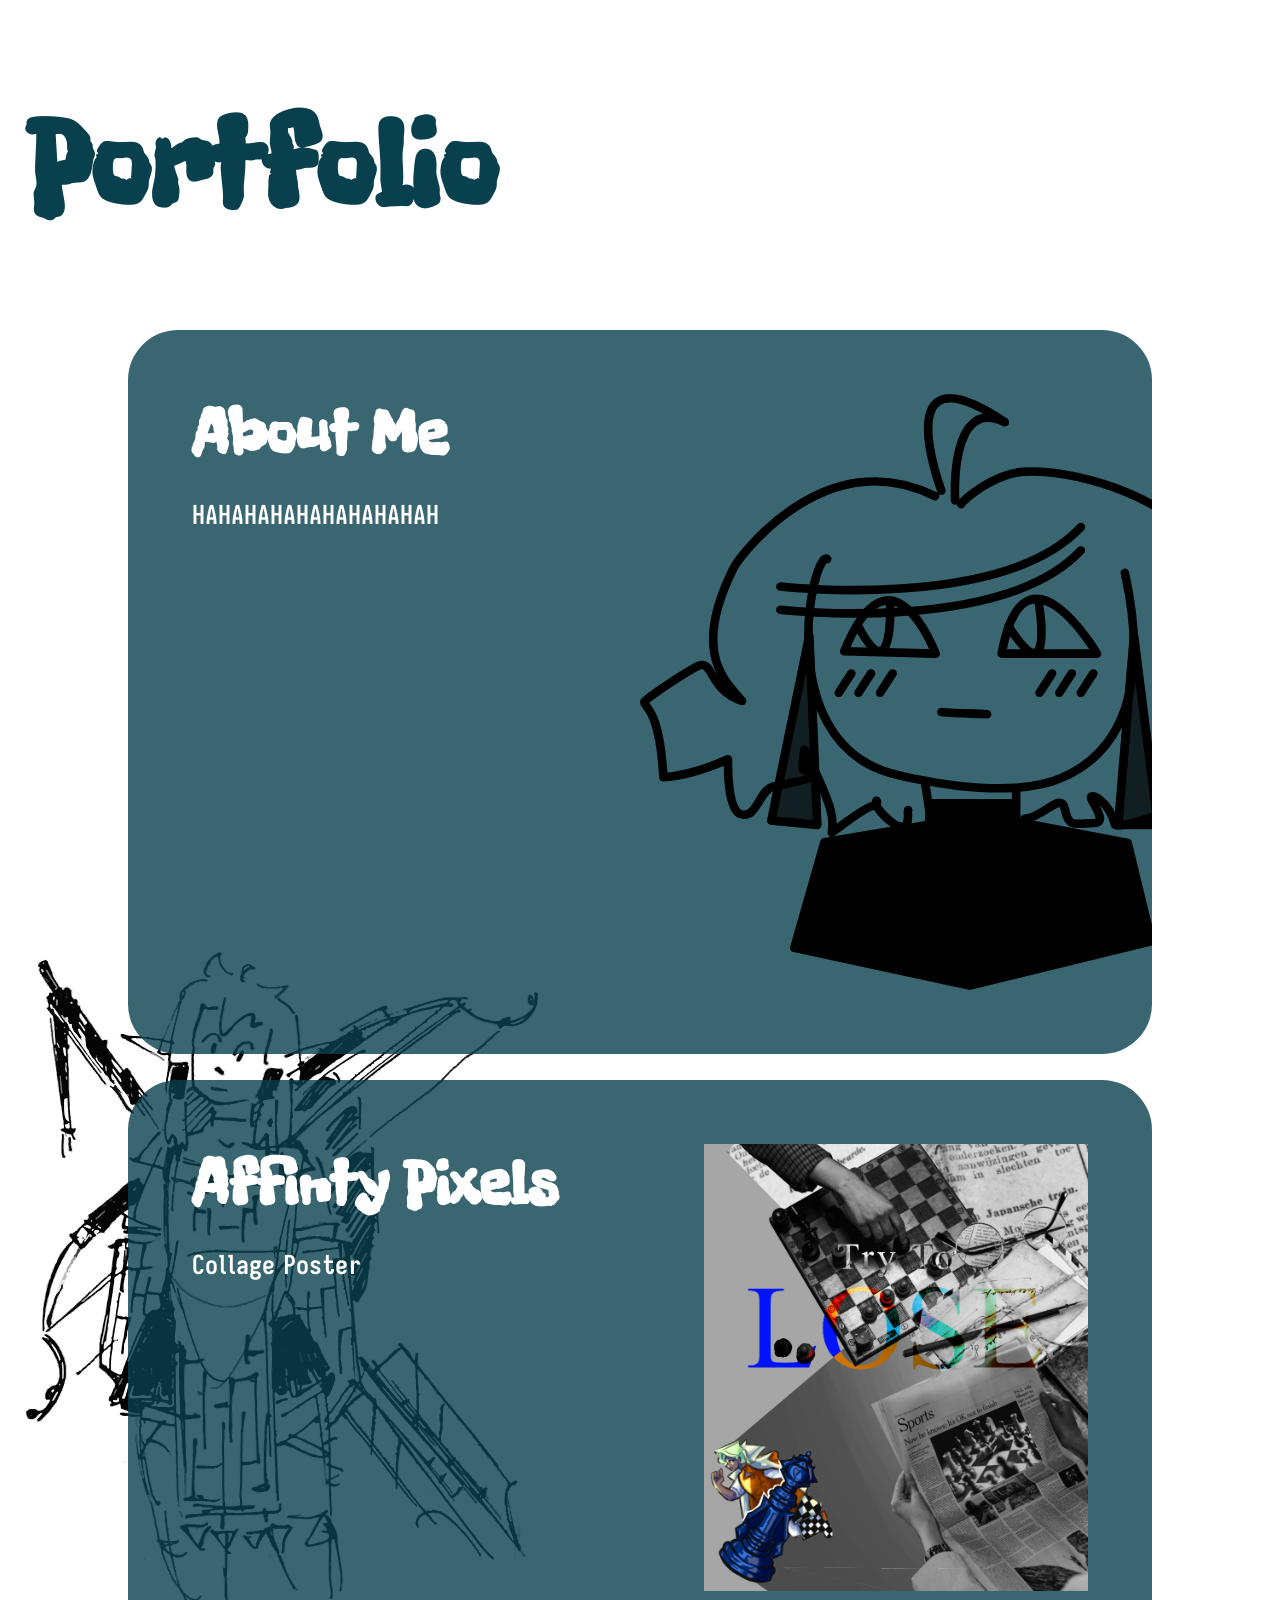
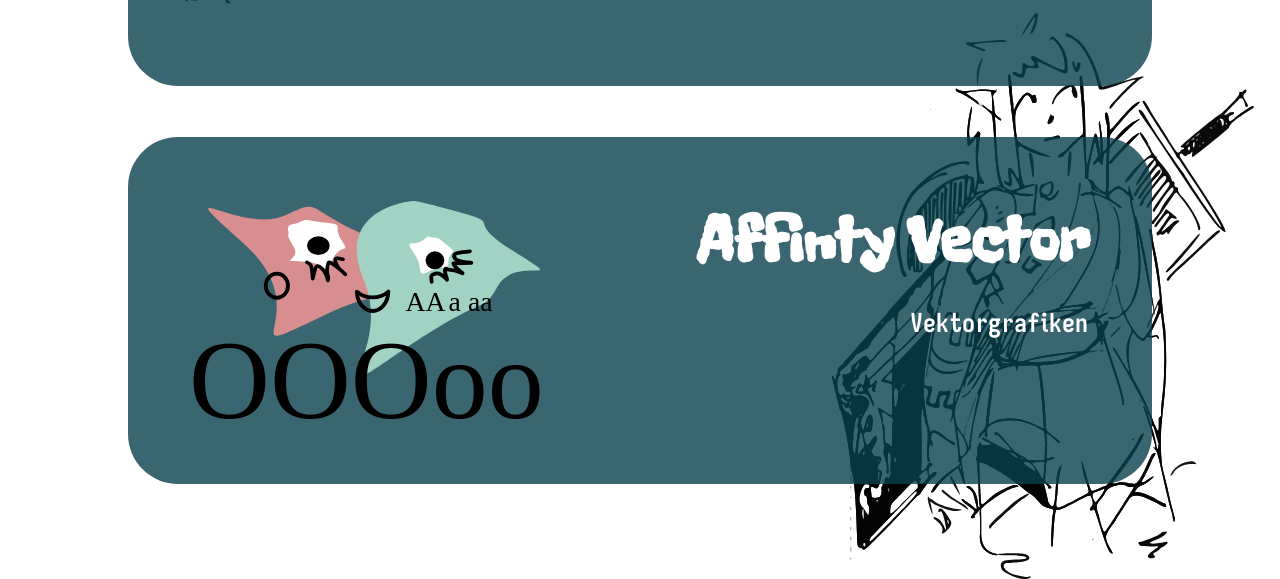
==== index.html @ 29068491 "beta ig" ====
<!DOCTYPE html>
<html lang="en">
<head>
    <meta charset="UTF-8">
    <meta name="viewport" content="width=device-width, initial-scale=1.0">
    <link rel="stylesheet" href="./style.css">
    <title>MyPage</title>
</head>
<body>
    

    <h1>Portfolio</h1>

    <div class="block"> 
        <div class="textblock">
            <h2>About Me</h2>
            <p>HAHAHAHAHAHAHAHAHAH</p> 
        </div>

        
       
        <img id="rafa" src="./images/avatar.svg">
        
    </div>

    <!--<img class="imgZW" src="./images/OOOooo.svg">-->
    
    

    <img class="imgBACK" src="./images/link1.svg" alt="Link1" style="width: 40vw; transform: translate(0,-10vw);">

    <div class="block"> 
        <div class="textblock">
            <h2>Affinty Pixels</h2>
            <p>Collage Poster</p> 
        </div>
            <a id="chess" href="./animation_page/animation.html">
                <img src="./animation_page/frames/15.jpg" alt="Lose Poster">
            </a>
    </div>

    
    <div id="right_img">
        <img class="imgBACK" src="./images/link2.svg" alt="Link2" style="width: 33vw; transform: translate(0,-10vw);">
    </div>
    

    <div class="block"> 

        <img id= "OO"  src="./images/OOOooo.svg" alt="">

        <div class="textblock" style="text-align: right;">
            <h2>Affinty Vector</h2>
            <p>Vektorgrafiken</p> 
        </div>
        
    </div>
    
    
    <!--<img src="./images/link2.svg">-->


</body>
</html>
---- style.css ----
body{
    background-color: rgb(255, 255, 255);
    margin:2vw;
    cursor:url('./images/rafa.png'), auto;

    
}





/*--------------------------*/

h1{
    font-family: freckles;
    font-size: 10vw;
    color:rgb(8, 64, 78);   
}


h2{
    font-family: freckles;
    font-size: 5vw;
    color:rgb(255, 255, 255);
    padding: 0px;
    margin:0px;
}


p{
    color:rgb(255, 255, 255);
    font-size: 2vw;
    font-family:isev;

}




a{
    font-size: 10vw;
}


/*---------ID---------*/





#rafa{
    width: 50vw;
    transform: translate(30%);
    
    
}


#right_img{
    display: flex;
    justify-content: flex-end;
    transform: translate(0,0);
}

#chess img{
    width:30vw;
    transition: transform 0.3s ease;
}

#chess:hover img{
    transform: scale(1.1);
}


#OO{
    margin:0; 
    width:30vw;
    transition: transform 0.3s ease;
}

#OO:hover{
    transform: scale(1.1);
}

/*-------------CLASS----------------------*/

.block{
    display: flex;
    justify-content: space-between;
    
    margin: 2vw auto;
    width: 70vw;
    background-color: rgb(8, 64, 78, 0.8);
   
   
    border-radius: 50px;
    overflow: hidden;
    padding: 5vw;

    position: relative;
    z-index: 2;

}

.textblock{
    display: flex;
    flex-direction: column;
}

.buttons{
    width: 10vw;
}

.imgZW{
    display:flex;
    margin:auto;
    width:30vw;

}

.imgBACK{
    margin:auto; 
    position: absolute;
    z-index: 1;
    

    /*transition: width 1s;*/
}

/*.imgBACK:hover{
   
    background-color: aquamarine;
    width: 20vw;
    

}
*/



/*--------------FONT---------------------------*/


@font-face {
    font-family: freckles;
    src: url(./fonts/FreckleFace-Regular.ttf);
}

@font-face {
    font-family: isev;
    src: url(./fonts/IosevkaCharon-Bold.ttf);
}


@media (orientation:portrait) {

    .imgBACK{
        width: 30vw;
    }
    
}
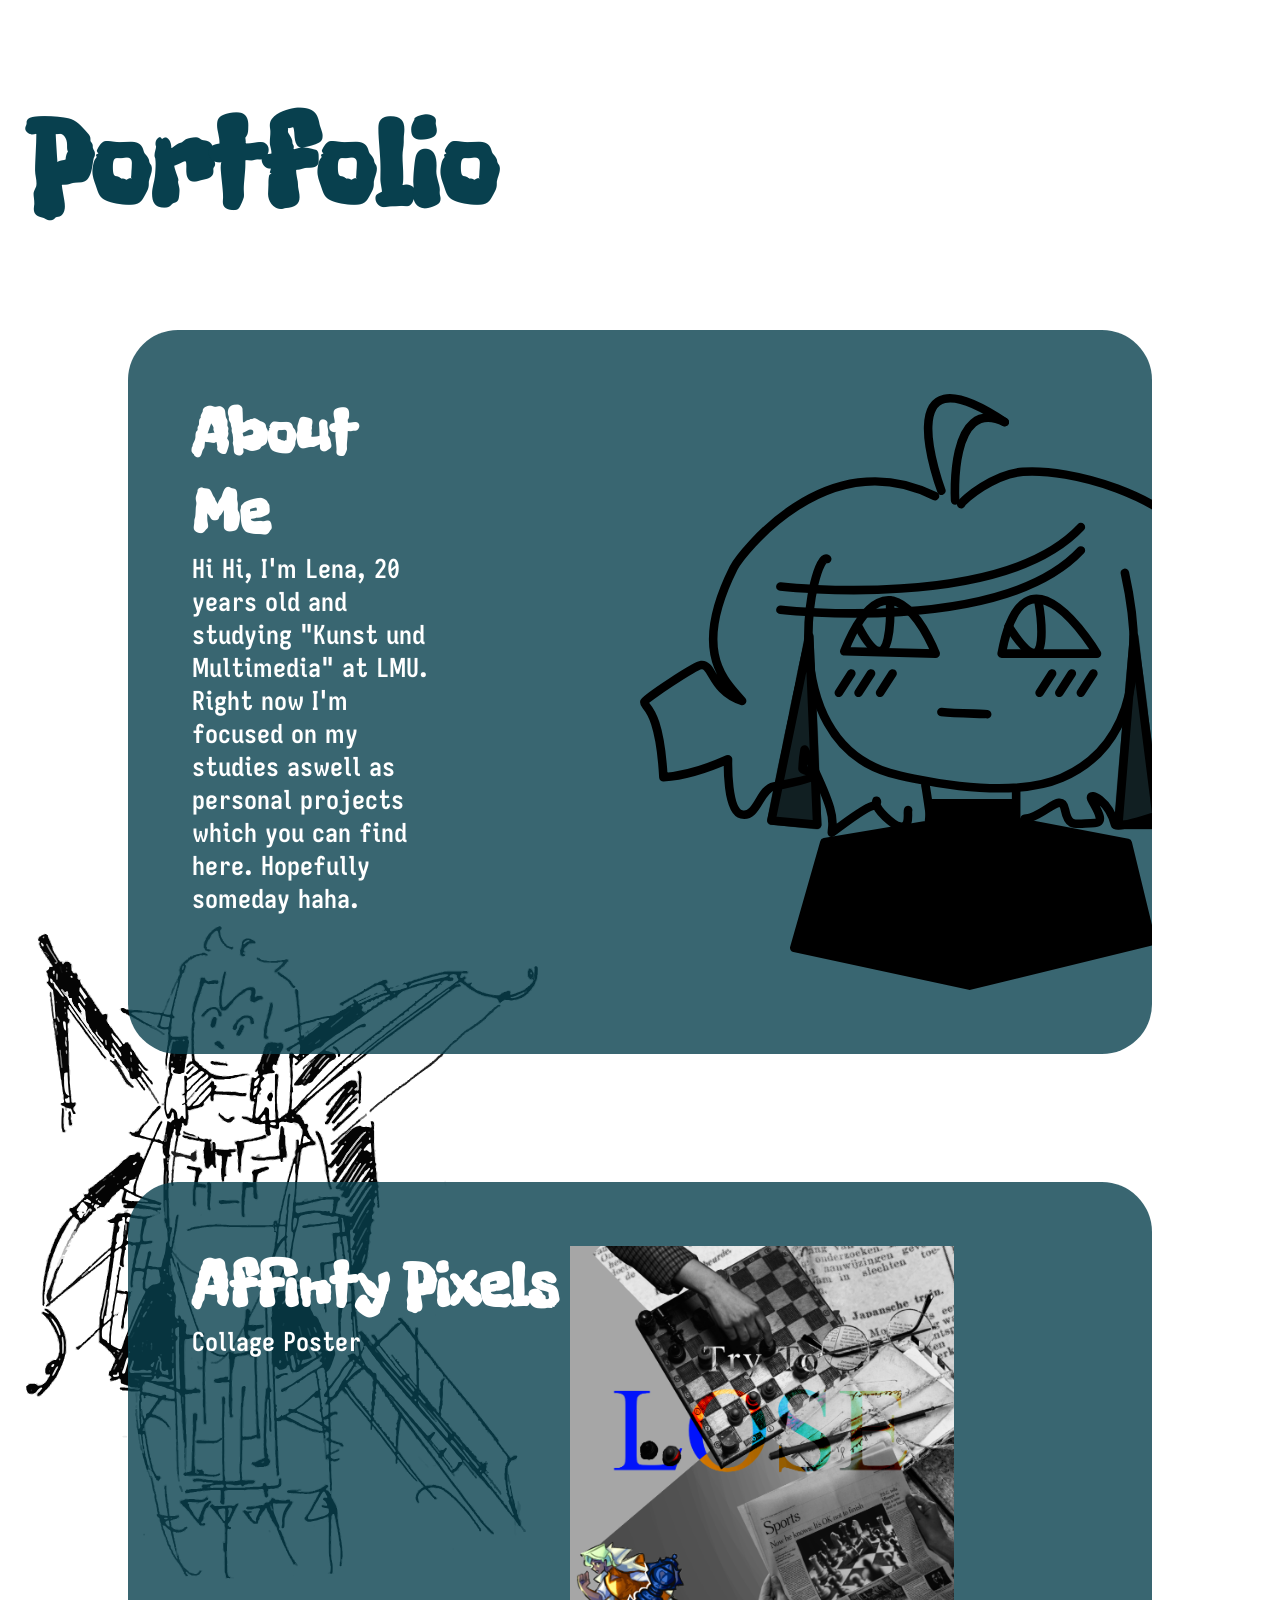
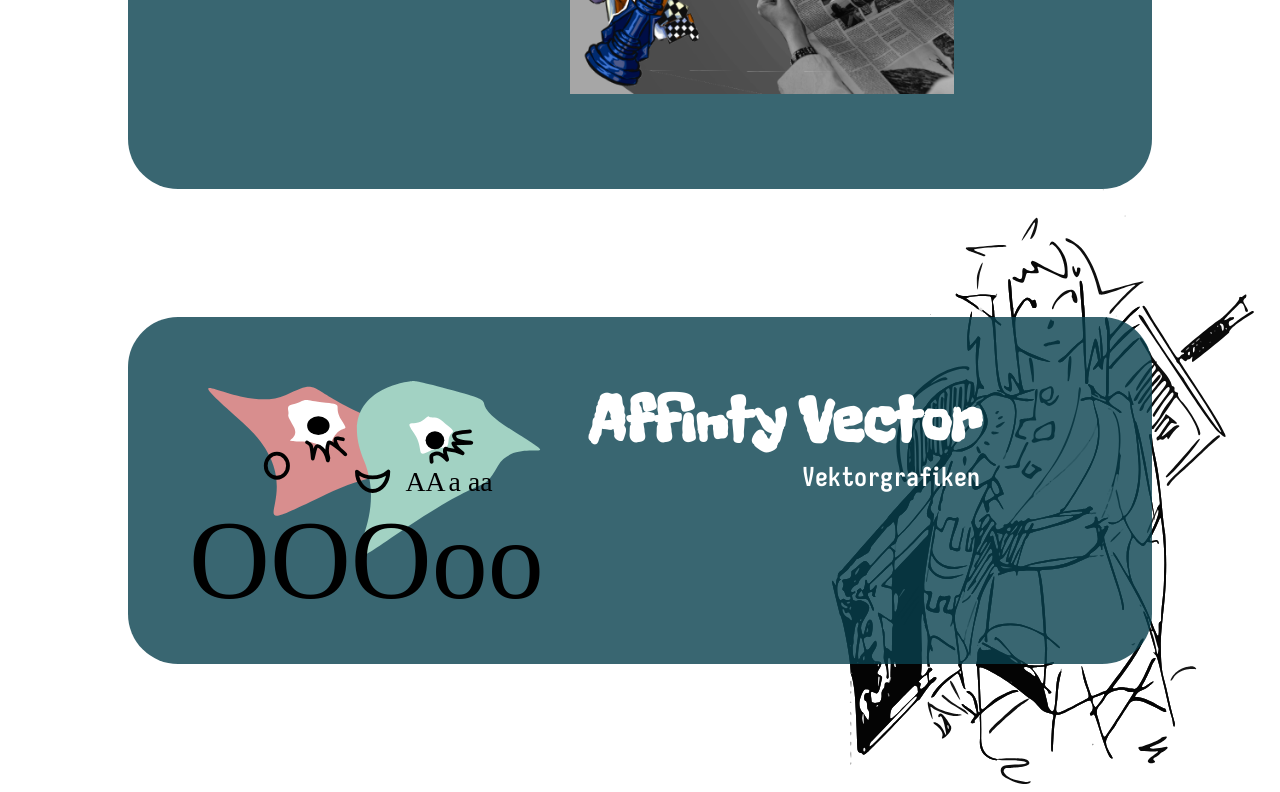
==== commit f897e333: "text" ====
--- a/index.html
+++ b/index.html
@@ -14,7 +14,10 @@
     <div class="block"> 
         <div class="textblock">
             <h2>About Me</h2>
-            <p>HAHAHAHAHAHAHAHAHAH</p> 
+            <p>Hi Hi, I'm Lena, 20 years old and studying "Kunst und Multimedia" at LMU. 
+                Right now I'm focused on my studies aswell as personal projects which you can find here. Hopefully someday haha.
+                
+            </p> 
         </div>
 
         
@@ -26,8 +29,9 @@
     <!--<img class="imgZW" src="./images/OOOooo.svg">-->
     
     
-
-    <img class="imgBACK" src="./images/link1.svg" alt="Link1" style="width: 40vw; transform: translate(0,-10vw);">
+    <div>
+        <img class="imgBACK" src="./images/link1.svg" alt="Link1" style="width: 40vw; transform: translate(0,-20vw);">
+    </div>
 
     <div class="block"> 
         <div class="textblock">
--- a/style.css
+++ b/style.css
@@ -50,8 +50,10 @@
 
 
 #rafa{
+    
     width: 50vw;
     transform: translate(30%);
+    
     
     
 }
@@ -87,9 +89,11 @@
 
 .block{
     display: flex;
-    justify-content: space-between;
     
-    margin: 2vw auto;
+    
+    
+    margin: 0 auto;
+    margin-bottom: 10vw;
     width: 70vw;
     background-color: rgb(8, 64, 78, 0.8);
    
@@ -97,6 +101,7 @@
     border-radius: 50px;
     overflow: hidden;
     padding: 5vw;
+    gap: 1vw;
 
     position: relative;
     z-index: 2;
@@ -104,9 +109,19 @@
 }
 
 .textblock{
+
     display: flex;
     flex-direction: column;
+    margin:0;
+    padding:0;
 }
+
+.textblock p,h2{
+    margin: 0;
+    padding: 0;
+}
+
+
 
 .buttons{
     width: 10vw;
@@ -120,7 +135,6 @@
 }
 
 .imgBACK{
-    margin:auto; 
     position: absolute;
     z-index: 1;
     
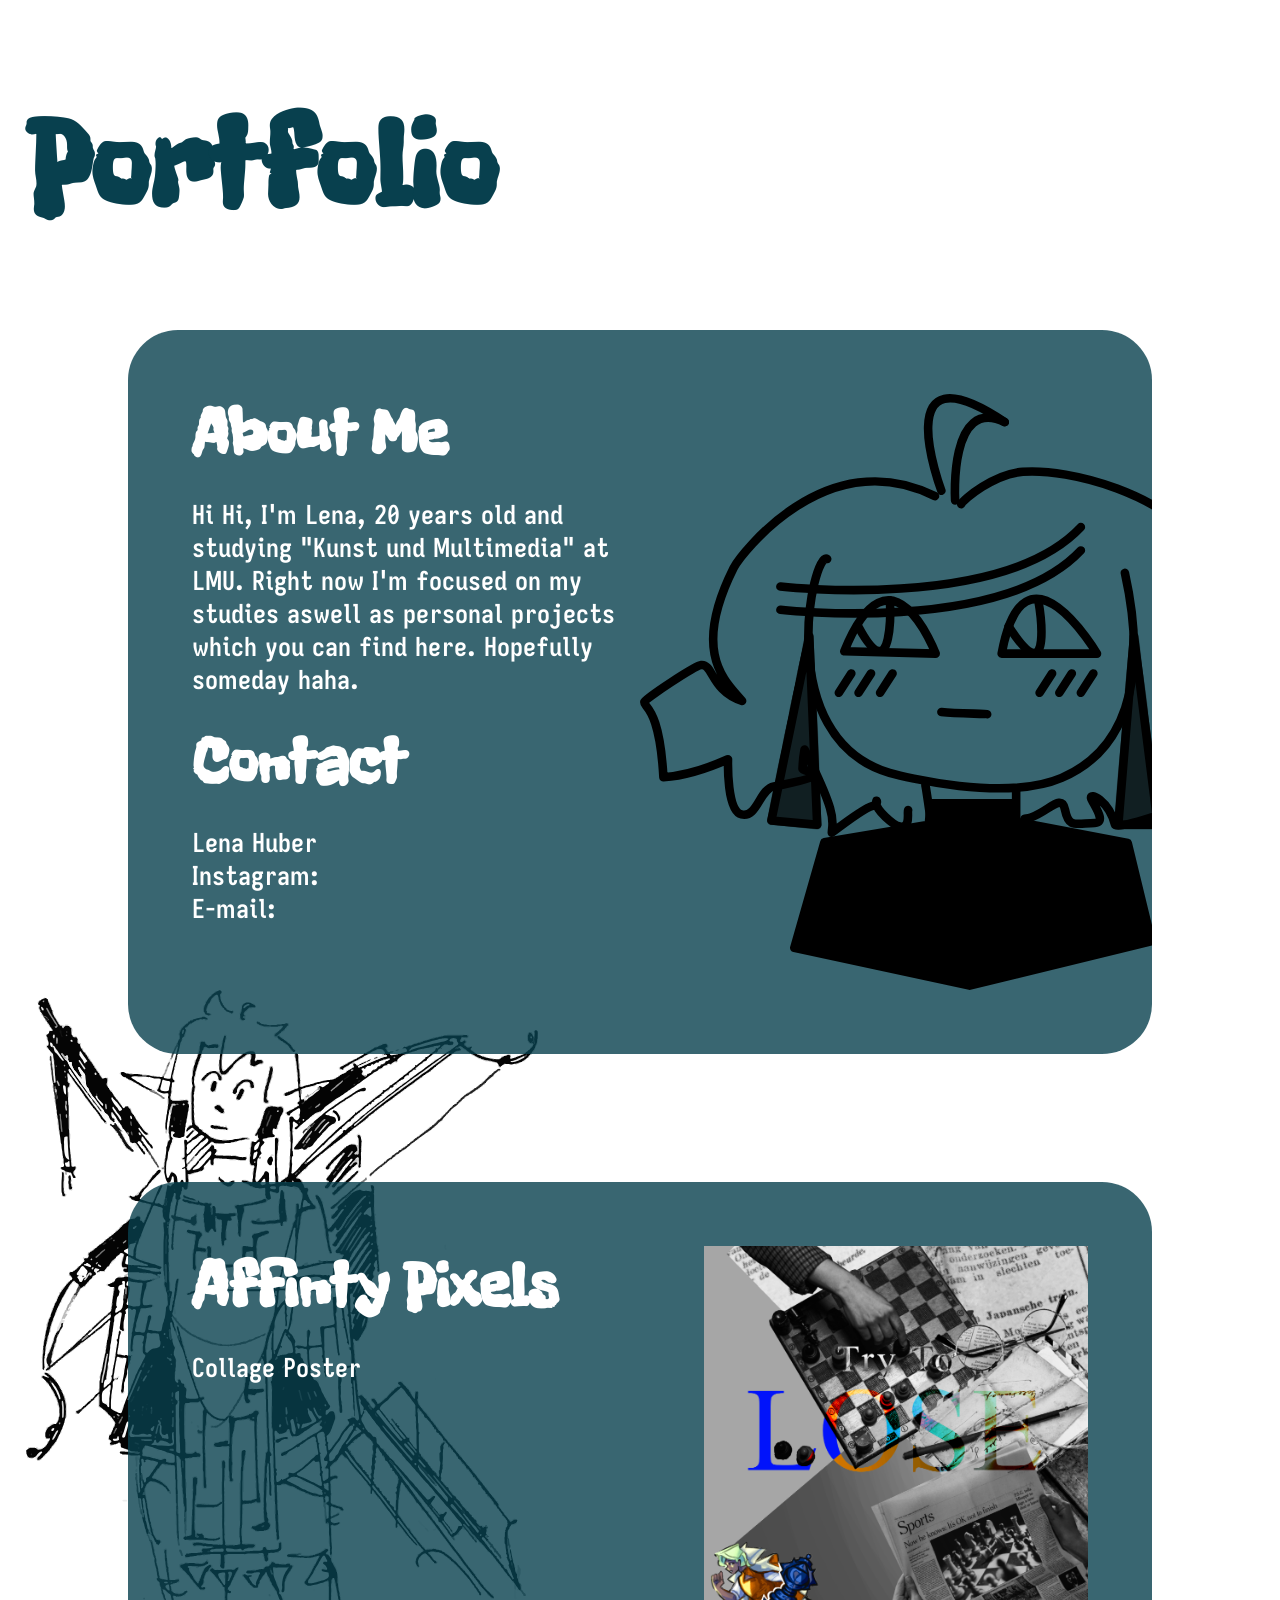
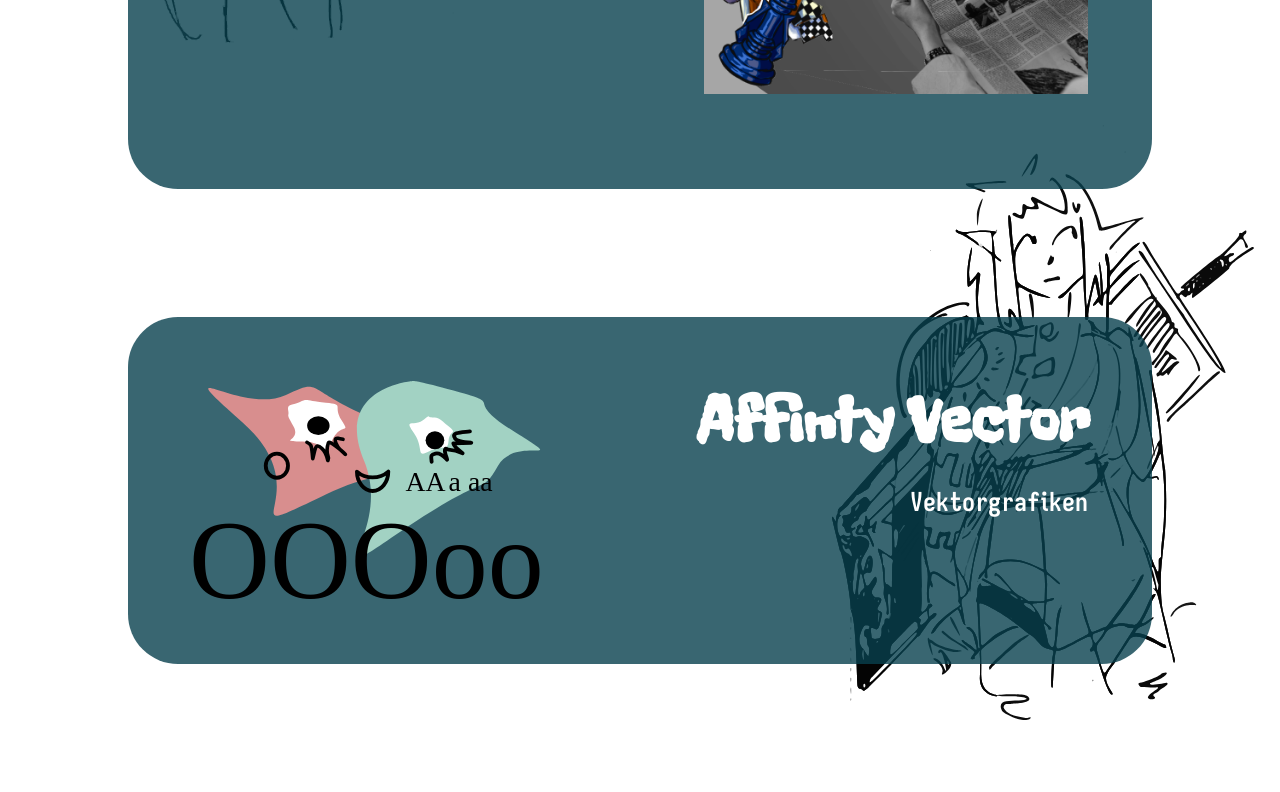
==== commit 4f183c08: "fixed my text" ====
--- a/index.html
+++ b/index.html
@@ -16,21 +16,21 @@
             <h2>About Me</h2>
             <p>Hi Hi, I'm Lena, 20 years old and studying "Kunst und Multimedia" at LMU. 
                 Right now I'm focused on my studies aswell as personal projects which you can find here. Hopefully someday haha.
-                
-            </p> 
+            </p>
+            <h2>Contact</h2>
+            <p>
+                Lena Huber<br>
+                Instagram:<br>
+                E-mail:<br>
+            </p>
         </div>
-
-        
-       
         <img id="rafa" src="./images/avatar.svg">
-        
     </div>
 
     <!--<img class="imgZW" src="./images/OOOooo.svg">-->
-    
-    
+
     <div>
-        <img class="imgBACK" src="./images/link1.svg" alt="Link1" style="width: 40vw; transform: translate(0,-20vw);">
+        <img class="imgBACK" src="./images/link1.svg" alt="Link1" style="width: 40vw; transform: translate(0,-15vw);">
     </div>
 
     <div class="block"> 
@@ -45,7 +45,7 @@
 
     
     <div id="right_img">
-        <img class="imgBACK" src="./images/link2.svg" alt="Link2" style="width: 33vw; transform: translate(0,-10vw);">
+        <img class="imgBACK" src="./images/link2.svg" alt="Link2" style="width: 33vw; transform: translate(0,-15vw);">
     </div>
     
 
--- a/style.css
+++ b/style.css
@@ -52,17 +52,18 @@
 #rafa{
     
     width: 50vw;
-    transform: translate(30%);
+    /*transform: translate(30%);*/
+    margin-right: -15vw;
     
     
     
 }
 
 
-#right_img{
+#right_img{                                                 /*Link2*/
     display: flex;
     justify-content: flex-end;
-    transform: translate(0,0);
+    
 }
 
 #chess img{
@@ -89,8 +90,7 @@
 
 .block{
     display: flex;
-    
-    
+    justify-content:space-between ;
     
     margin: 0 auto;
     margin-bottom: 10vw;
@@ -101,7 +101,7 @@
     border-radius: 50px;
     overflow: hidden;
     padding: 5vw;
-    gap: 1vw;
+
 
     position: relative;
     z-index: 2;
@@ -109,17 +109,12 @@
 }
 
 .textblock{
-
     display: flex;
     flex-direction: column;
-    margin:0;
-    padding:0;
+   
 }
 
-.textblock p,h2{
-    margin: 0;
-    padding: 0;
-}
+
 
 
 
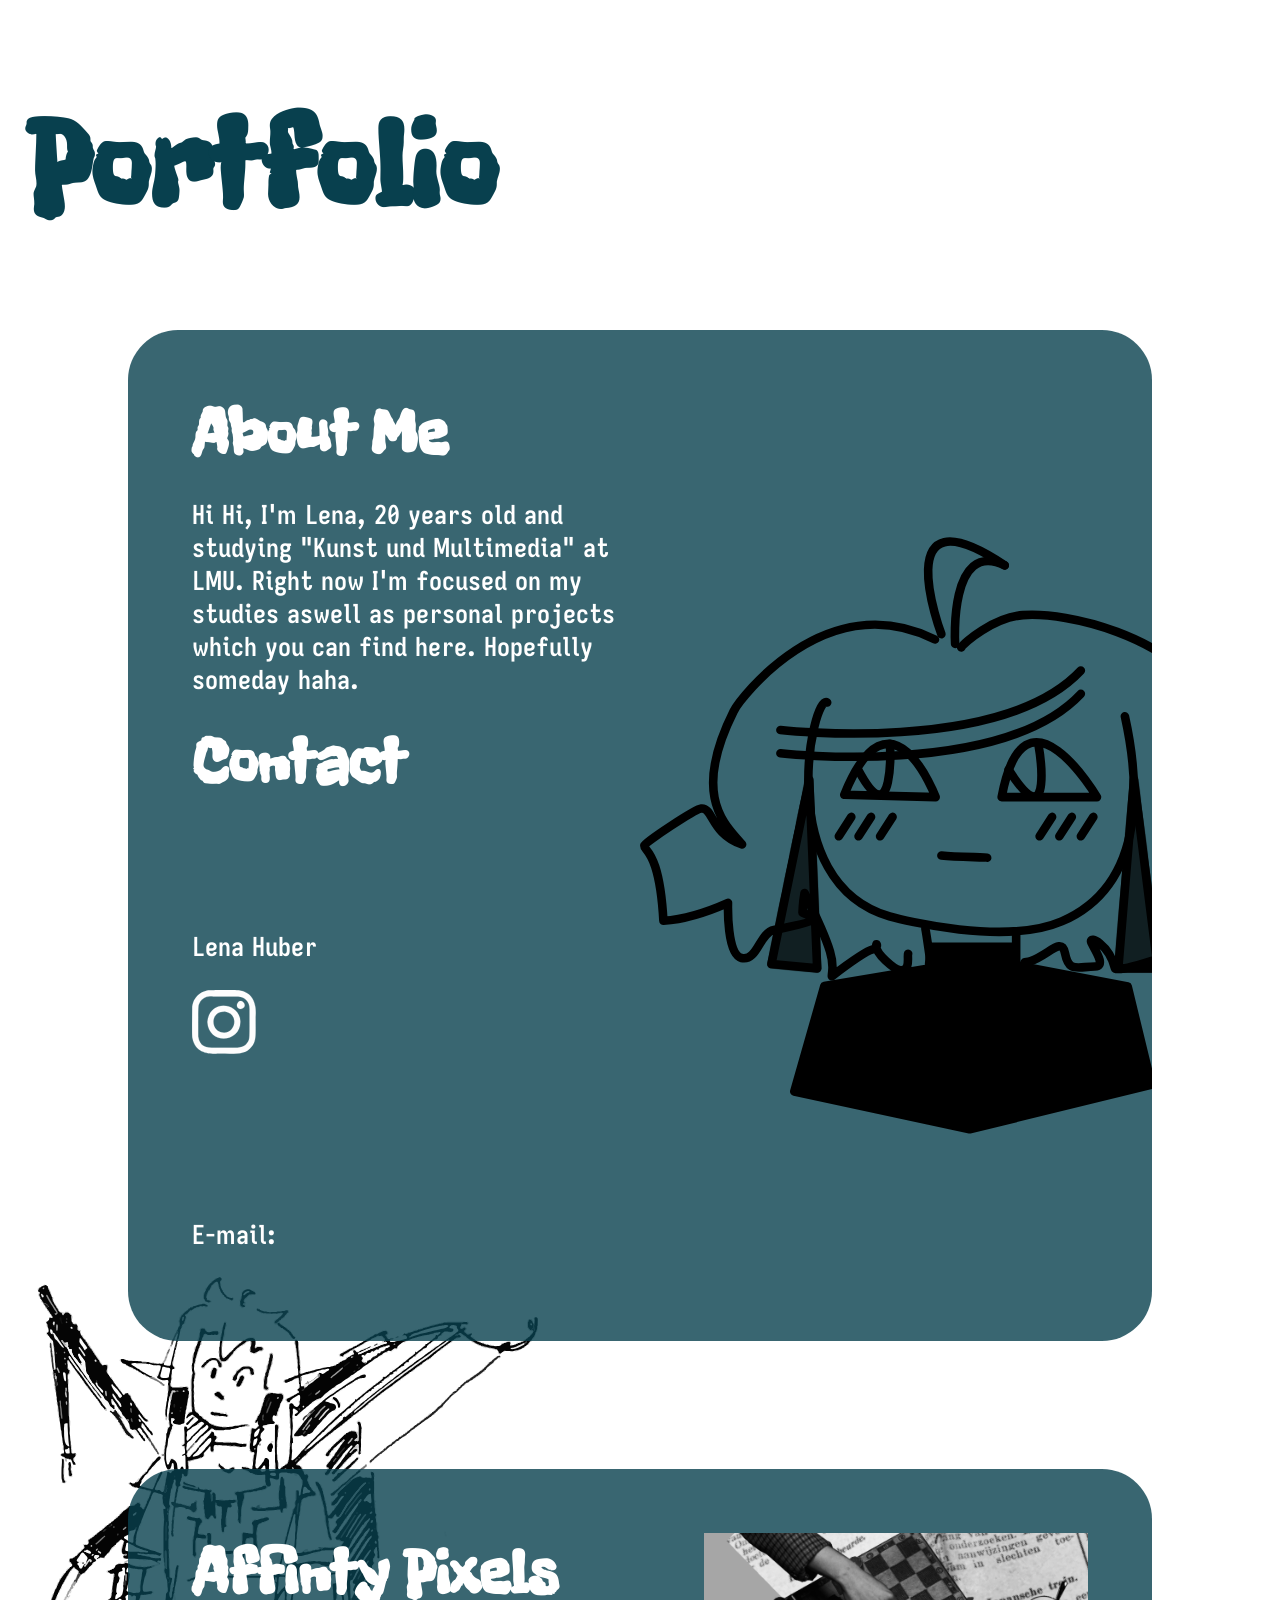
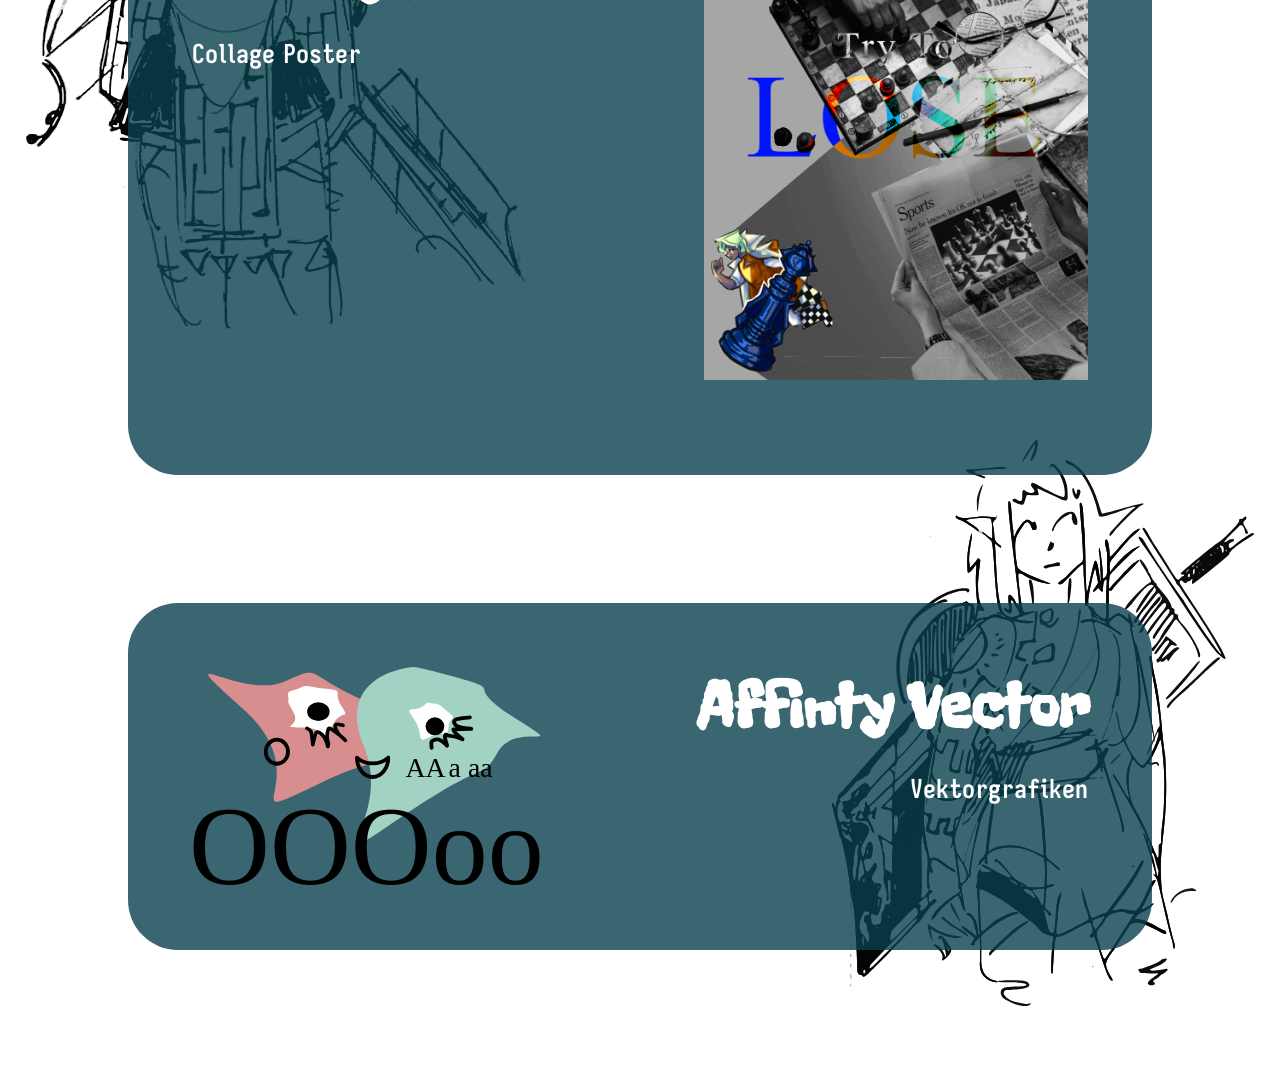
==== commit 71c1ca45: "insta first" ====
--- a/index.html
+++ b/index.html
@@ -19,8 +19,8 @@
             </p>
             <h2>Contact</h2>
             <p>
-                Lena Huber<br>
-                Instagram:<br>
+                Lena Huber
+                <a style="margin:0; padding:0;" href=""><img id="insta" style="width:5vw; padding:0; margin:0" src="./images/insta_white.svg" alt="Instagram"></a><br>
                 E-mail:<br>
             </p>
         </div>
--- a/style.css
+++ b/style.css
@@ -46,7 +46,9 @@
 /*---------ID---------*/
 
 
-
+a #insta, a svg{
+    display: block;
+}
 
 
 #rafa{
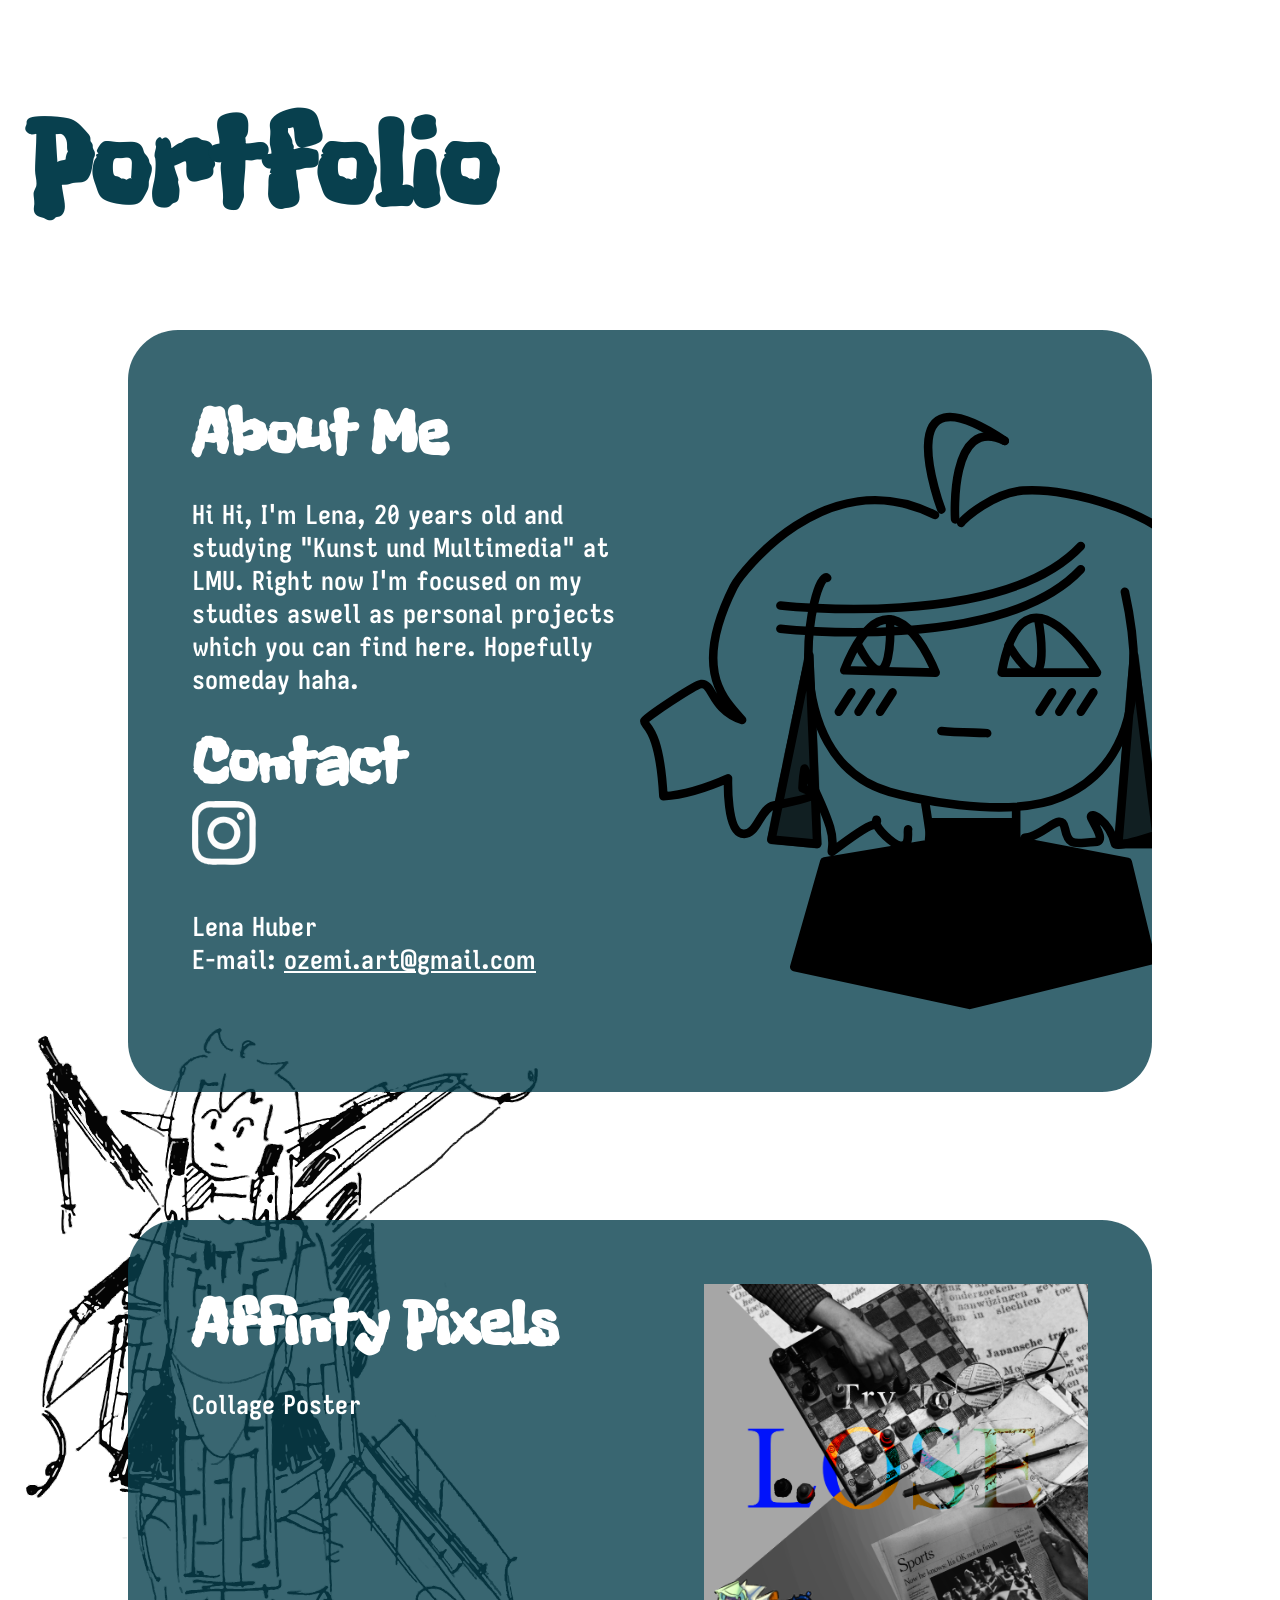
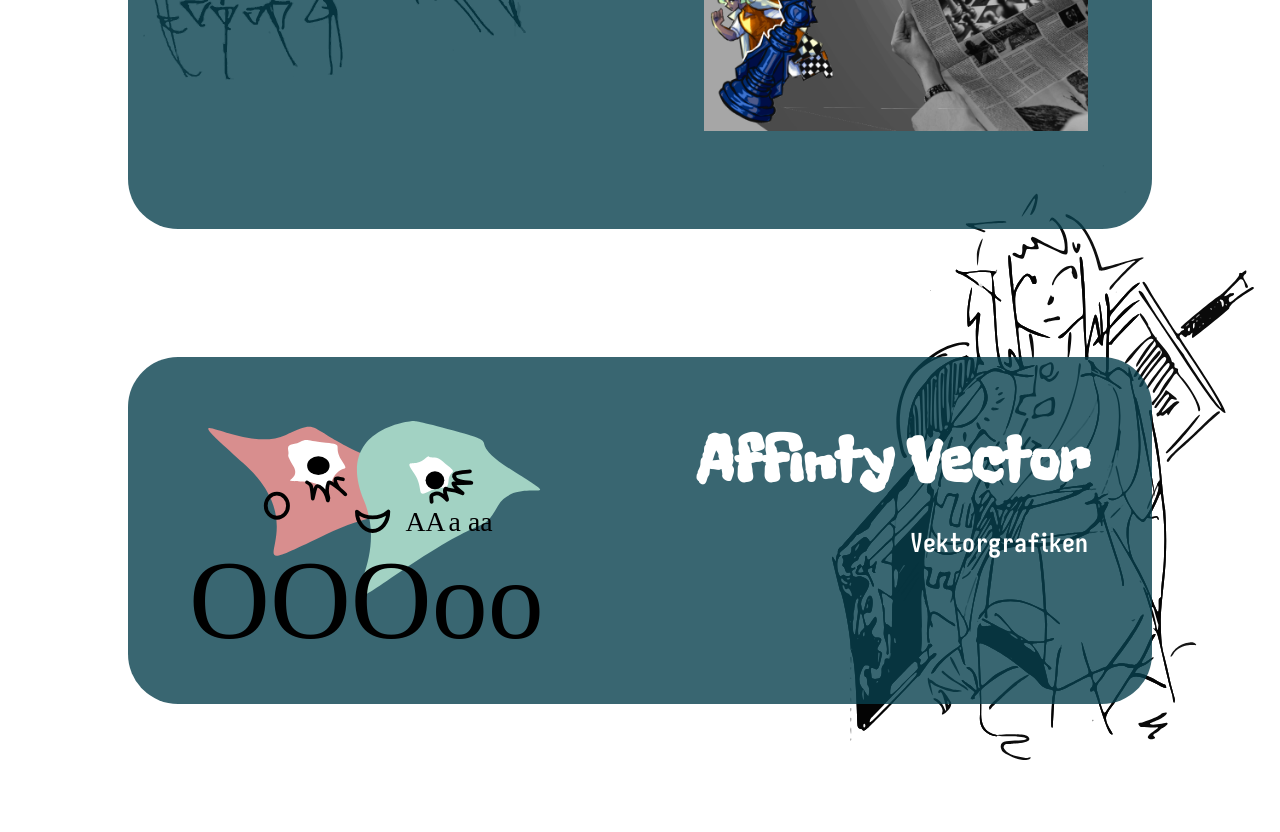
==== commit 0a175715: "insta korrekt eingestezt :)" ====
--- a/index.html
+++ b/index.html
@@ -18,10 +18,10 @@
                 Right now I'm focused on my studies aswell as personal projects which you can find here. Hopefully someday haha.
             </p>
             <h2>Contact</h2>
-            <p>
-                Lena Huber
-                <a style="margin:0; padding:0;" href=""><img id="insta" style="width:5vw; padding:0; margin:0" src="./images/insta_white.svg" alt="Instagram"></a><br>
-                E-mail:<br>
+            <p style="display:flex; flex-direction: column; gap: 1vw; margin:auto 0;">
+                <a style="display:inline-block; align-self: flex-start;" href="https://www.instagram.com/ozemi.art/"><img id="insta" style="width:5vw; padding:0; margin:0" src="./images/insta_white.svg" alt="Instagram"></a><br>
+                <p class="nospace">Lena Huber</p>
+                <p class="nospace">E-mail: <a style="font-size: 2vw;" href="mailto:ozemi.art@gmail.com">ozemi.art@gmail.com</a></p>
             </p>
         </div>
         <img id="rafa" src="./images/avatar.svg">
--- a/style.css
+++ b/style.css
@@ -28,11 +28,11 @@
 }
 
 
-p{
+p, a{
     color:rgb(255, 255, 255);
     font-size: 2vw;
     font-family:isev;
-
+    
 }
 
 
@@ -148,6 +148,11 @@
 }
 */
 
+.nospace{
+    padding: 0;
+    margin: 0;
+}
+
 
 
 /*--------------FONT---------------------------*/
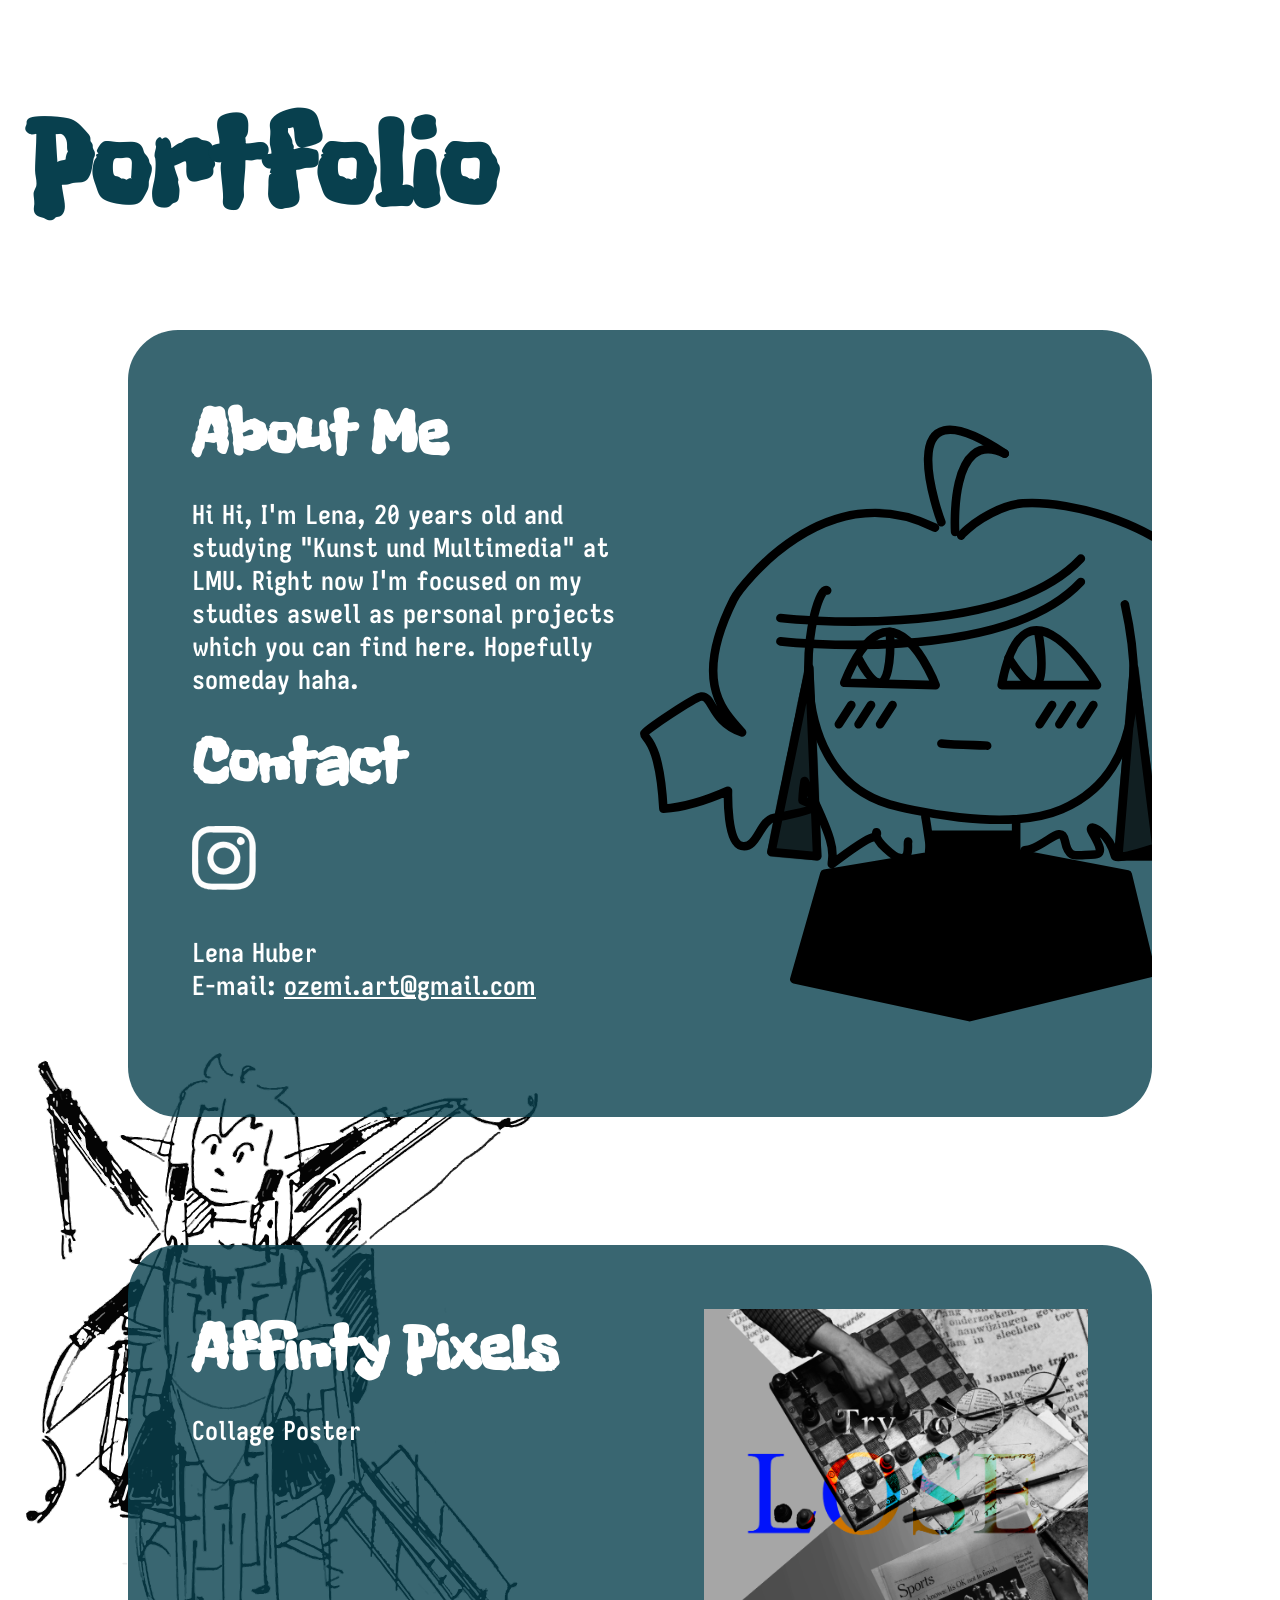
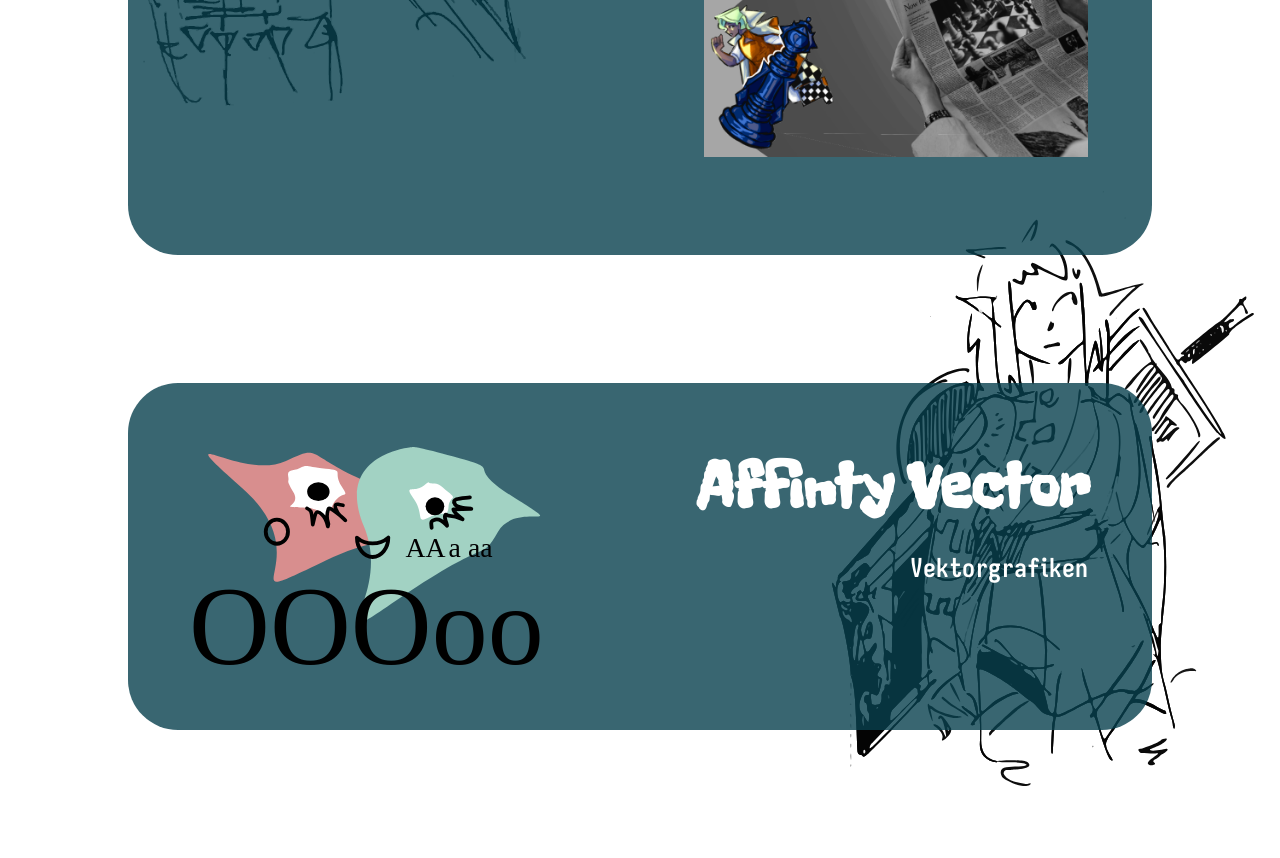
==== commit 85809a79: "Aplha ende" ====
--- a/index.html
+++ b/index.html
@@ -19,7 +19,7 @@
             </p>
             <h2>Contact</h2>
             <p style="display:flex; flex-direction: column; gap: 1vw; margin:auto 0;">
-                <a style="display:inline-block; align-self: flex-start;" href="https://www.instagram.com/ozemi.art/"><img id="insta" style="width:5vw; padding:0; margin:0" src="./images/insta_white.svg" alt="Instagram"></a><br>
+                <a style="display:inline-block; align-self: flex-start; margin-top: 2vw;" href="https://www.instagram.com/ozemi.art/"><img id="insta" style="width:5vw; padding:0; margin:0" src="./images/insta_white.svg" alt="Instagram"></a><br>
                 <p class="nospace">Lena Huber</p>
                 <p class="nospace">E-mail: <a style="font-size: 2vw;" href="mailto:ozemi.art@gmail.com">ozemi.art@gmail.com</a></p>
             </p>
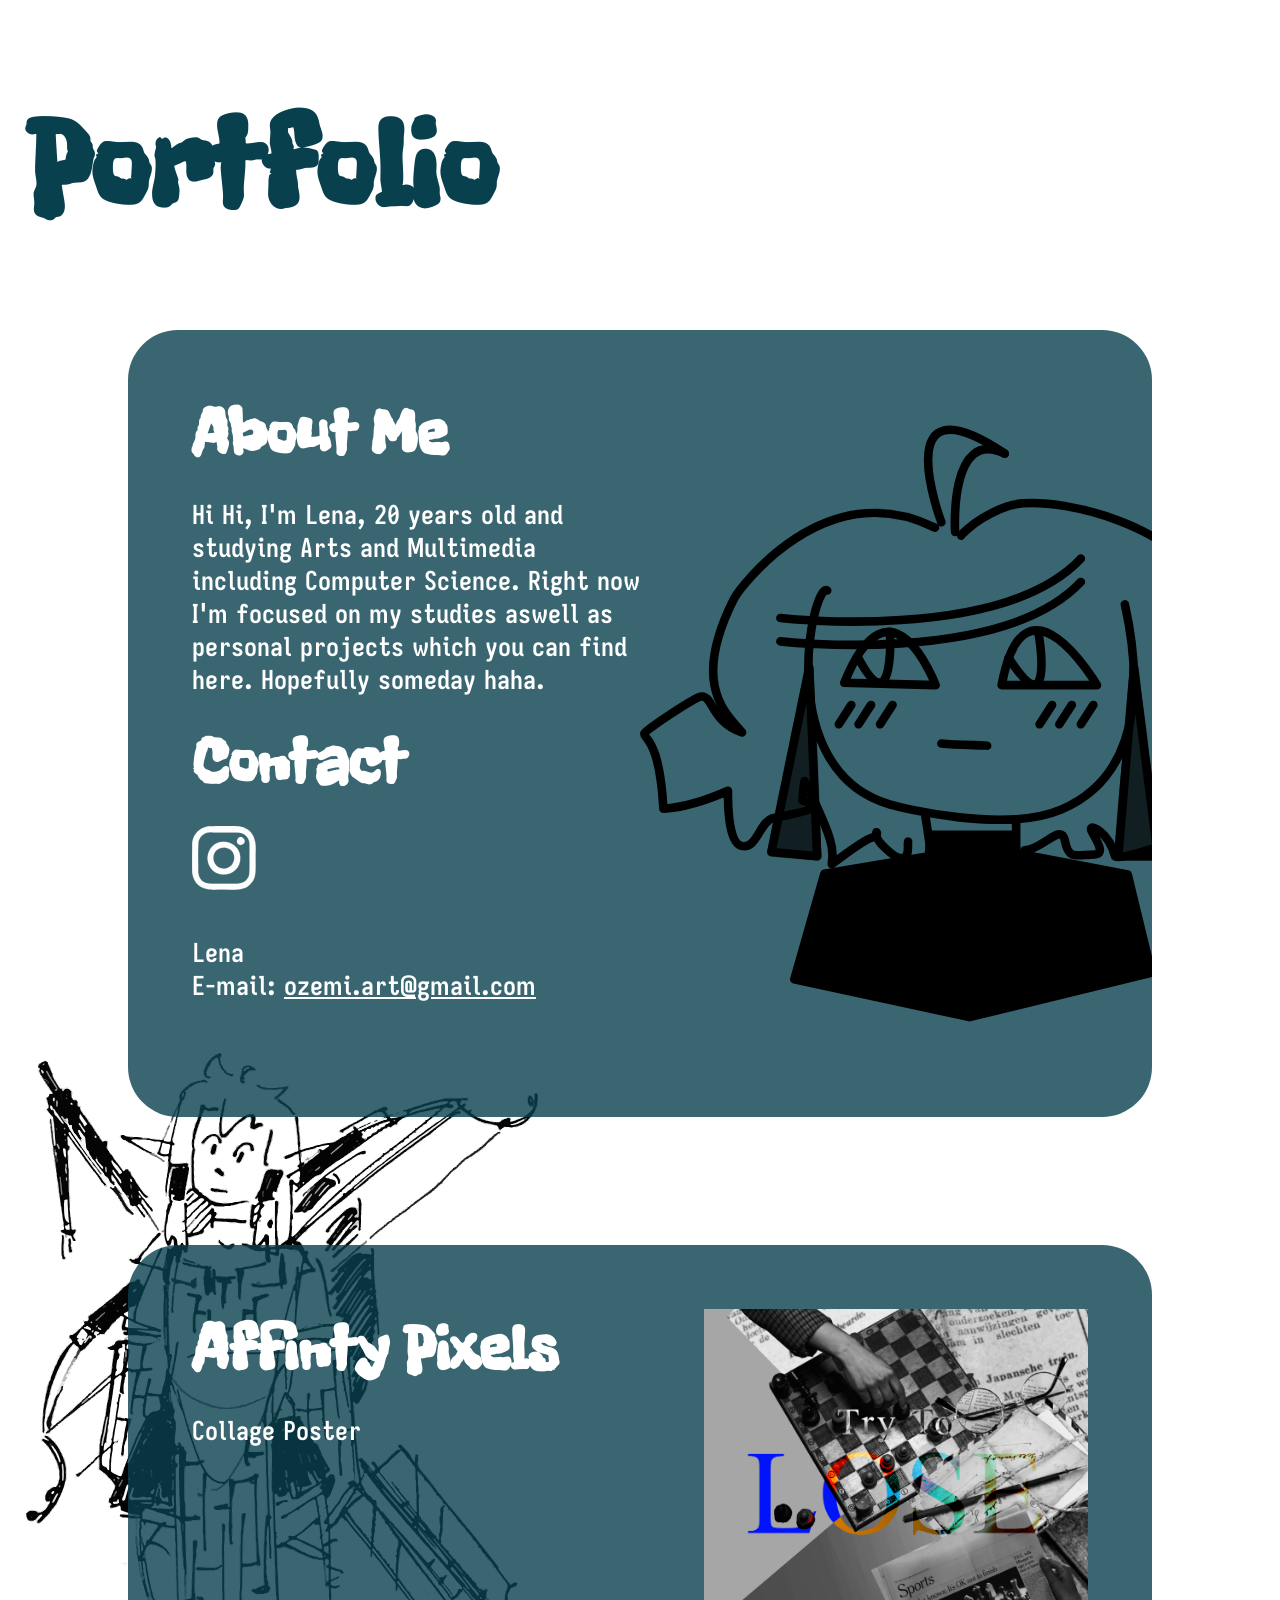
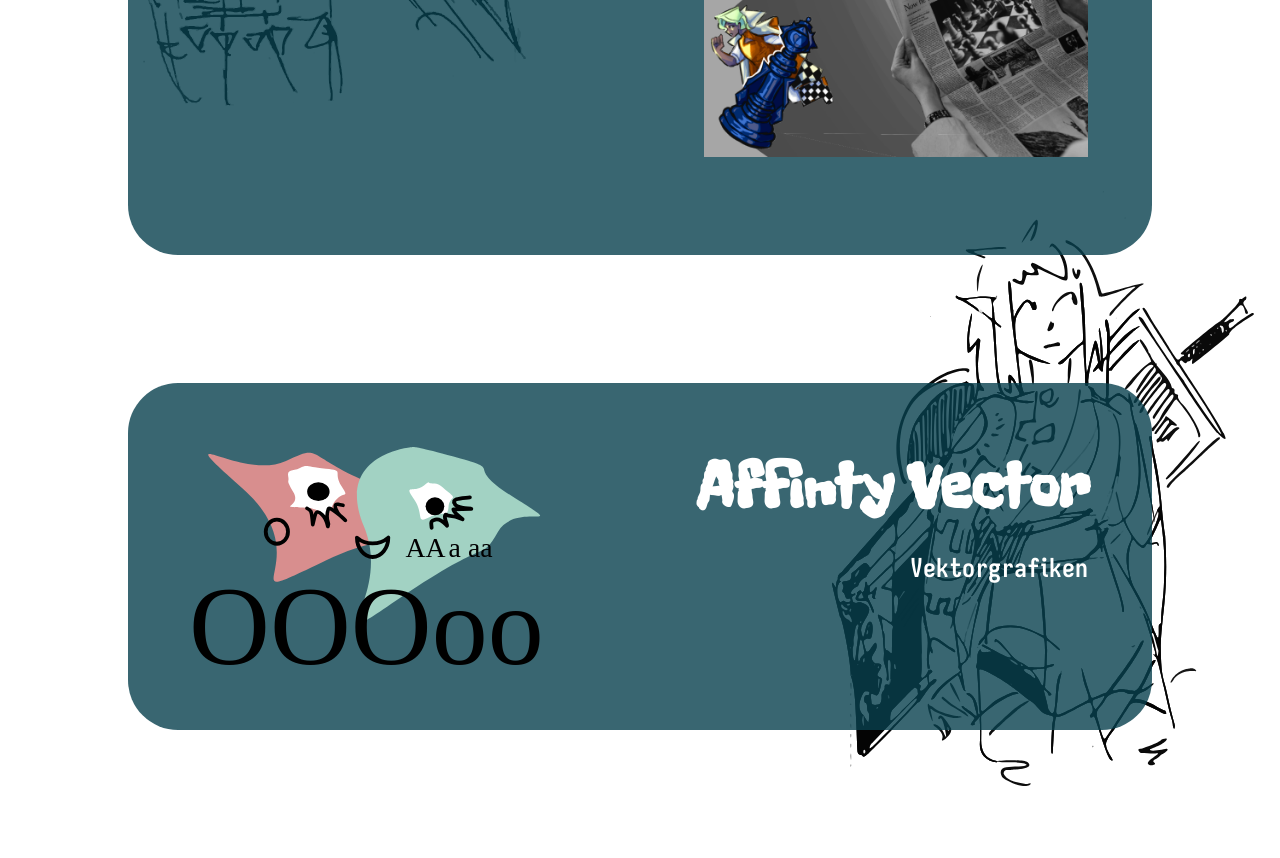
==== commit f30408d7: "some changes" ====
--- a/index.html
+++ b/index.html
@@ -4,7 +4,7 @@
     <meta charset="UTF-8">
     <meta name="viewport" content="width=device-width, initial-scale=1.0">
     <link rel="stylesheet" href="./style.css">
-    <title>MyPage</title>
+    <title>Lenas Portfolio</title>
 </head>
 <body>
     
@@ -14,13 +14,13 @@
     <div class="block"> 
         <div class="textblock">
             <h2>About Me</h2>
-            <p>Hi Hi, I'm Lena, 20 years old and studying "Kunst und Multimedia" at LMU. 
+            <p>Hi Hi, I'm Lena, 20 years old and studying Arts and Multimedia including Computer Science. 
                 Right now I'm focused on my studies aswell as personal projects which you can find here. Hopefully someday haha.
             </p>
             <h2>Contact</h2>
             <p style="display:flex; flex-direction: column; gap: 1vw; margin:auto 0;">
                 <a style="display:inline-block; align-self: flex-start; margin-top: 2vw;" href="https://www.instagram.com/ozemi.art/"><img id="insta" style="width:5vw; padding:0; margin:0" src="./images/insta_white.svg" alt="Instagram"></a><br>
-                <p class="nospace">Lena Huber</p>
+                <p class="nospace">Lena</p>
                 <p class="nospace">E-mail: <a style="font-size: 2vw;" href="mailto:ozemi.art@gmail.com">ozemi.art@gmail.com</a></p>
             </p>
         </div>
@@ -39,7 +39,7 @@
             <p>Collage Poster</p> 
         </div>
             <a id="chess" href="./animation_page/animation.html">
-                <img src="./animation_page/frames/15.jpg" alt="Lose Poster">
+                <img src="./animation_page/frames/14.jpg" alt="Lose Poster">
             </a>
     </div>
 
